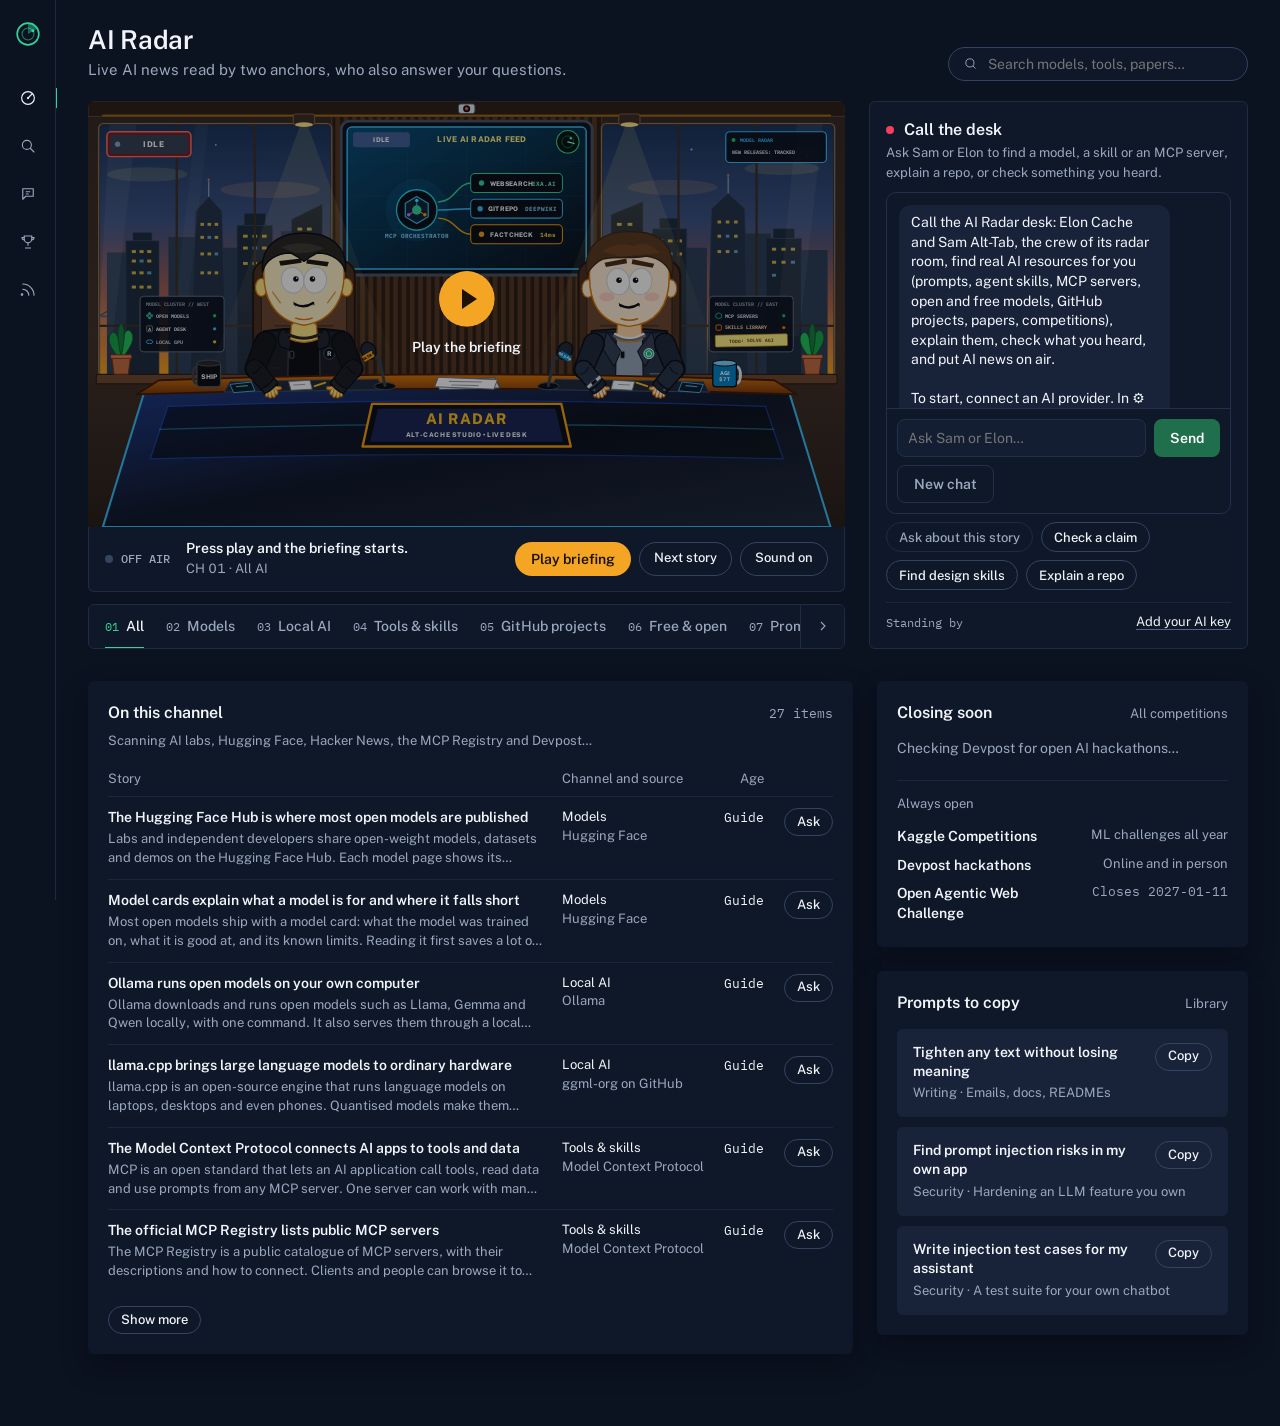
==== examples/ai_radar/index.html @ 0903b65e "Add AI Radar, an open agentic website for AI builders AI Radar is a live AI news channel read by two" ====
<!doctype html>
<html lang="en">
<head>
  <meta charset="utf-8">
  <meta name="viewport" content="width=device-width, initial-scale=1">
  <title>AI Radar</title>
  <meta name="description" content="AI Radar: a live desk for people who build with AI. New models, local AI, tools, skills and MCP servers, free resources, prompts, AI security, research, competitions with deadlines and the open agentic web, read aloud from a studio desk by Elon Cache and Sam Alt-Tab. Ping the desk to ask them anything.">
  <link rel="icon" href="favicon.svg" type="image/svg+xml">
  <link rel="preconnect" href="https://fonts.googleapis.com">
  <link rel="preconnect" href="https://fonts.gstatic.com" crossorigin>
  <link href="https://fonts.googleapis.com/css2?family=IBM+Plex+Mono:wght@400;500;600;700&family=Public+Sans:wght@400;500;600;700;800&display=swap" rel="stylesheet">
  <link rel="stylesheet" href="styles.css">
</head>
<body data-power="off" data-muted="false" data-view="radar">
  <div class="shell">
    <!-- Icon rail: the product's mark and its five screens -->
    <nav class="rail" aria-label="AI Radar">
      <a class="rail-mark" href="#radar" aria-label="AI Radar home">
        <svg viewBox="0 0 24 24" width="26" height="26" aria-hidden="true">
          <circle cx="12" cy="12" r="10" fill="none" stroke="currentColor" stroke-width="1.5"/>
          <circle cx="12" cy="12" r="5.5" fill="none" stroke="currentColor" stroke-width="1" opacity=".55"/>
          <path d="M12 12 L12 2 A10 10 0 0 1 20.7 7 Z" fill="currentColor" opacity=".45"/>
          <circle cx="16.5" cy="9" r="1.4" fill="currentColor"/>
        </svg>
      </a>
      <a class="rail-item" href="#radar" data-view="radar" title="Radar" aria-label="Radar">
        <svg viewBox="0 0 24 24" width="18" height="18" aria-hidden="true"><circle cx="12" cy="12" r="8.5" fill="none" stroke="currentColor" stroke-width="1.5"/><path d="M12 12 L18 6" stroke="currentColor" stroke-width="1.5"/><circle cx="12" cy="12" r="1.5" fill="currentColor"/></svg>
        <span>Radar</span>
      </a>
      <a class="rail-item" href="#find" data-view="find" title="Find prompts, skills and tools" aria-label="Find">
        <svg viewBox="0 0 24 24" width="18" height="18" aria-hidden="true"><circle cx="10.5" cy="10.5" r="6" fill="none" stroke="currentColor" stroke-width="1.5"/><path d="M15 15l5 5" stroke="currentColor" stroke-width="1.5" stroke-linecap="round"/></svg>
        <span>Find</span>
      </a>
      <a class="rail-item" href="#prompts" data-view="prompts" title="Prompts" aria-label="Prompts">
        <svg viewBox="0 0 24 24" width="18" height="18" aria-hidden="true"><path d="M5 5h14v10H9l-4 4z" fill="none" stroke="currentColor" stroke-width="1.5" stroke-linejoin="round"/><path d="M9 9h6M9 12h4" stroke="currentColor" stroke-width="1.5"/></svg>
        <span>Prompts</span>
      </a>
      <a class="rail-item" href="#events" data-view="events" title="Competitions" aria-label="Competitions">
        <svg viewBox="0 0 24 24" width="18" height="18" aria-hidden="true"><path d="M7 4h10v4a5 5 0 0 1-10 0z" fill="none" stroke="currentColor" stroke-width="1.5"/><path d="M12 13v4M8 20h8M7 6H4a3 3 0 0 0 3 3M17 6h3a3 3 0 0 1-3 3" fill="none" stroke="currentColor" stroke-width="1.5"/></svg>
        <span>Events</span>
      </a>
      <a class="rail-item" href="#sources" data-view="sources" title="Sources" aria-label="Sources">
        <svg viewBox="0 0 24 24" width="18" height="18" aria-hidden="true"><path d="M5 18a1 1 0 1 0 0 .01M5 11a8 8 0 0 1 8 8M5 4a15 15 0 0 1 15 15" fill="none" stroke="currentColor" stroke-width="1.5" stroke-linecap="round"/></svg>
        <span>Sources</span>
      </a>
    </nav>

    <main class="canvas">
      <header class="title-row">
        <div class="title-text">
          <h1>AI Radar</h1>
          <p class="tagline">Live AI news read by two anchors, who also answer your questions.</p>
        </div>
        <div class="title-actions">
          <label class="search">
            <span class="sr-only">Search the feed</span>
            <svg viewBox="0 0 24 24" width="15" height="15" aria-hidden="true"><circle cx="11" cy="11" r="6.5" fill="none" stroke="currentColor" stroke-width="1.5"/><path d="M16 16l4 4" stroke="currentColor" stroke-width="1.5"/></svg>
            <input id="search" type="search" placeholder="Search models, tools, papers…" autocomplete="off">
          </label>
        </div>
      </header>

      <!-- ===== Radar: the studio deck, then the feed ===== -->
      <section id="view-radar" class="view" aria-label="Radar">
        <section class="deck" aria-labelledby="brief-title">
          <div class="deck-screen">
            <h2 id="brief-title" class="sr-only">Alt-Cache studio</h2>
            <div id="monitor" class="monitor" data-channel="all">
              <div class="screen">
                <canvas id="anchor-canvas" class="anchor-canvas" width="320" height="180"
                  role="img" aria-label="Animated AI Radar studio with Sam Alt-Tab and Elon Cache at a broadcast desk under the studio monitor"></canvas>
                <a id="story-bug" class="story-bug" href="#" target="_blank" rel="noopener noreferrer" hidden>
                  <span id="bug-kicker" class="bug-kicker">ON RADAR</span>
                  <span id="bug-source" class="bug-source"></span>
                </a>
                <div class="channel-osd" aria-hidden="true">
                  <span class="mute-osd">Muted</span>
                  <span id="volume-osd" class="volume-osd" hidden><span>Volume</span><span id="volume-bars" class="volume-bars"></span></span>
                </div>
                <div class="captions-wrap">
                  <div id="prompter-text" class="captions" aria-live="off"></div>
                </div>
              </div>
              <button id="screen-off" class="screen-off" type="button" aria-label="Play the briefing">
                <span class="play-mark" aria-hidden="true"></span>
                <span>Play the briefing</span>
              </button>
            </div>

            <!-- On air: what plays, who reads it, and the TV's three buttons -->
            <div class="onair">
              <p id="tally" class="tally" data-mode="off"><span class="tally-lamp" aria-hidden="true"></span><span id="tally-label">OFF AIR</span></p>
              <div class="onair-now">
                <p id="now-title" class="now-title">Press play and the briefing starts.</p>
                <p id="now-kicker" class="now-kicker">On air</p>
              </div>
              <div class="transport">
                <button id="btn-power" type="button" class="btn-primary" aria-pressed="false">Play briefing</button>
                <button id="btn-next" type="button" class="btn-ghost">Next story</button>
                <button id="btn-mute" type="button" class="btn-ghost" aria-pressed="false">Sound on</button>
              </div>
            </div>
            <p id="anchor-status" class="sr-only" aria-live="polite">The briefing is off.</p>

            <div class="tuner">
              <div id="channel-tabs" class="tabs" role="tablist" aria-label="Channels">
                <button type="button" role="tab" data-topic="all" aria-selected="true"><span class="ch">01</span>All</button>
                <button type="button" role="tab" data-topic="models" aria-selected="false"><span class="ch">02</span>Models</button>
                <button type="button" role="tab" data-topic="local" aria-selected="false"><span class="ch">03</span>Local AI</button>
                <button type="button" role="tab" data-topic="tools" aria-selected="false"><span class="ch">04</span>Tools &amp; skills</button>
                <button type="button" role="tab" data-topic="projects" aria-selected="false"><span class="ch">05</span>GitHub projects</button>
                <button type="button" role="tab" data-topic="free" aria-selected="false"><span class="ch">06</span>Free &amp; open</button>
                <button type="button" role="tab" data-topic="prompts" aria-selected="false"><span class="ch">07</span>Prompts</button>
                <button type="button" role="tab" data-topic="security" aria-selected="false"><span class="ch">08</span>Security</button>
                <button type="button" role="tab" data-topic="research" aria-selected="false"><span class="ch">09</span>Research</button>
                <button type="button" role="tab" data-topic="events" aria-selected="false"><span class="ch">10</span>Competitions</button>
                <button type="button" role="tab" data-topic="agentic" aria-selected="false"><span class="ch">11</span>Agentic web</button>
              </div>
              <button id="tabs-more" type="button" class="tabs-more" aria-label="Show more channels">
                <svg viewBox="0 0 24 24" width="16" height="16" aria-hidden="true"><path d="M9 6l6 6-6 6" fill="none" stroke="currentColor" stroke-width="1.6"/></svg>
              </button>
            </div>
          </div>

          <section id="assistant" class="assistant desk-dock" data-open="false" aria-labelledby="assistant-heading">
            <header class="dock-head">
              <h2 id="assistant-heading"><span class="desk-dot" aria-hidden="true"></span>Call the desk</h2>
              <p class="dock-sub">Ask Sam or Elon to find a model, a skill or an MCP server, explain a repo, or check something you heard.</p>
            </header>
            <div id="agent-app">
              <div data-ns-slot="chat"></div>
              <ul class="dock-chips" aria-label="Questions to try">
                <li><button id="btn-ask-story" type="button" disabled>Ask about this story</button></li>
                <li><button id="btn-ask-claim" type="button">Check a claim</button></li>
                <li><button type="button" data-ask="Elon, find me design skills for Claude.">Find design skills</button></li>
                <li><button id="btn-ask-repo" type="button">Explain a repo</button></li>
              </ul>
              <p class="desk-foot">
                <span id="desk-activity" class="desk-activity" role="status">Standing by</span>
                <button id="btn-how" type="button" class="link-btn" aria-haspopup="dialog" aria-controls="how-it-works">How it works</button>
              </p>

              <!-- How it works: the agents, the research servers, the newsroom and the AI model -->
              <dialog id="how-it-works" class="how" aria-labelledby="how-title">
                <div class="how-head">
                  <h2 id="how-title">How it works</h2>
                  <button type="button" class="btn-ghost how-close" data-close>Close</button>
                </div>
                <p class="how-lede">Sam Alt-Tab and Elon Cache read the feed aloud and answer your questions. They are AI parody characters: they echo the speaking style of two famous founders, but they are not those people and nothing here is something they said.</p>
                <div class="how-grid">
                  <section class="how-card">
                    <h3>The agents</h3>
                    <p>Six agents share the work behind the desk. The one working now lights up.</p>
                    <ul id="agent-strip" class="agent-strip" aria-label="Agents">
                      <li data-agent="radar_desk">radar_desk</li>
                      <li data-agent="ai_news_scanner">ai_news_scanner</li>
                      <li data-agent="desk_verifier">desk_verifier</li>
                      <li data-agent="web_researcher">web_researcher</li>
                      <li data-agent="repo_guide">repo_guide</li>
                      <li data-agent="broadcast_script_writer">broadcast_script_writer</li>
                    </ul>
                    <details class="agent-activity">
                      <summary>What the agents are doing</summary>
                      <div data-ns-slot="agents"></div>
                    </details>
                  </section>
                  <section class="how-card">
                    <h3>Research servers</h3>
                    <p>Four public MCP servers. The desk asks you before it uses one.</p>
                    <ul id="mcp-strip" class="agent-strip mcp-strip" aria-label="MCP servers">
                      <li data-mcp="mcp.exa.ai">Exa</li>
                      <li data-mcp="huggingface.co">Hugging Face</li>
                      <li data-mcp="mcp.deepwiki.com">DeepWiki</li>
                      <li data-mcp="mcp.context7.com">Context7</li>
                    </ul>
                    <label class="dock-trust">
                      <input id="approve-research" type="checkbox">
                      <span>Let them use these without asking each time, for this visit</span>
                    </label>
                  </section>
                  <section class="how-card">
                    <h3>The newsroom</h3>
                    <p>57 sources, an AI editor that keeps real news and drops adverts, and a writer that scripts the anchors. Every number is checked against its story.</p>
                    <dl class="readout">
                      <div><dt>Channel</dt><dd><span id="channel-code" class="mono">CH 01</span><span id="channel-name" class="readout-name">All AI</span></dd></div>
                      <div><dt>Live items</dt><dd id="deck-live" class="mono">0</dd></div>
                      <div><dt>Aired</dt><dd id="deck-aired" class="mono">0</dd></div>
                      <div><dt>Last scan</dt><dd id="deck-scan" class="mono">--:--</dd></div>
                    </dl>
                    <ul class="voices" aria-label="The anchors">
                      <li id="voice-sam" class="voice voice-sam" data-on="false">
                        <span class="voice-lamp" aria-hidden="true"></span>
                        <span class="voice-name">Sam</span>
                        <span class="voice-role">Sam Alt-Tab · Models, numbers, security</span>
                        <span class="eq" aria-hidden="true"><i></i><i></i><i></i><i></i><i></i><i></i></span>
                      </li>
                      <li id="voice-elon" class="voice voice-elon" data-on="false">
                        <span class="voice-lamp" aria-hidden="true"></span>
                        <span class="voice-name">Elon</span>
                        <span class="voice-role">Elon Cache · Tools, open source, builders</span>
                        <span class="eq" aria-hidden="true"><i></i><i></i><i></i><i></i><i></i><i></i></span>
                      </li>
                    </ul>
                  </section>
                  <section class="how-card">
                    <h3>The AI model</h3>
                    <p id="assistant-status" role="status">Connecting the assistant… If this message stays, the assistant could not load. The radar still works on its own.</p>
                    <p class="assistant-note">Your messages and the stories the assistant reads go to the AI provider you choose in the settings below, using your own key.</p>
                    <label class="producer" id="producer-option">
                      <input id="producer-toggle" type="checkbox">
                      <span><strong>AI producer</strong>: the agents write the upcoming stories in the background (uses your key).</span>
                    </label>
                    <p id="producer-status" class="producer-status" role="status"></p>
                    <div class="how-actions"></div>
                    <div data-ns-slot="header"></div>
                    <div data-ns-slot="settings"></div>
                  </section>
                </div>
              </dialog>
            </div>
          </section>
        </section>

        <div class="grid grid-home">
          <section id="feed-card" class="card card-feed" aria-labelledby="feed-title">
            <div class="card-head">
              <h2 id="feed-title">On this channel</h2>
              <span id="feed-count" class="card-meta">0 items</span>
            </div>
            <p id="finding" class="finding" aria-live="polite">Scanning the sources…</p>
            <table class="feed">
              <thead>
                <tr><th scope="col">Story</th><th scope="col">Channel and source</th><th scope="col" class="num">Age</th><th scope="col"><span class="sr-only">Actions</span></th></tr>
              </thead>
              <tbody id="feed-rows"></tbody>
            </table>
            <button id="feed-more" type="button" class="btn-ghost feed-more" hidden>Show more</button>
          </section>

          <div id="side-col" class="side">
            <section class="card card-deadlines" aria-labelledby="deadlines-title">
              <div class="card-head">
                <h2 id="deadlines-title">Closing soon</h2>
                <a class="card-link" href="#events">All competitions</a>
              </div>
              <ol id="deadlines" class="deadlines"></ol>
              <div class="always">
                <h3>Always open</h3>
                <ul>
                  <li><a href="https://www.kaggle.com/competitions" target="_blank" rel="noopener noreferrer">Kaggle Competitions</a><span>ML challenges all year</span></li>
                  <li><a href="https://devpost.com/hackathons" target="_blank" rel="noopener noreferrer">Devpost hackathons</a><span>Online and in person</span></li>
                  <li><a href="https://cognizant-agenticweb.devpost.com/" target="_blank" rel="noopener noreferrer">Open Agentic Web Challenge</a><span class="mono">Closes 2027-01-11</span></li>
                </ul>
              </div>
            </section>
            <section class="card card-picks" aria-labelledby="picks-title">
              <div class="card-head">
                <h2 id="picks-title">Prompts to copy</h2>
                <a class="card-link" href="#prompts">Library</a>
              </div>
              <div id="prompt-picks" class="prompt-picks"></div>
            </section>
          </div>
        </div>
      </section>

      <!-- ===== Find ===== -->
      <section id="view-find" class="view" aria-labelledby="find-title" hidden>
        <div class="view-head">
          <h2 id="find-title">Find prompts, skills and tools</h2>
          <p class="view-note">Real items from public directories, each with its source. AI Radar writes none of them.</p>
        </div>
        <form id="find-form" class="find-form" role="search">
          <label for="find-query" class="sr-only">What are you looking for?</label>
          <input id="find-query" type="search" placeholder="design skills, code review prompt, GitHub MCP server…" autocomplete="off" maxlength="120">
          <button type="submit" class="btn-primary">Search</button>
        </form>
        <div id="find-kinds" class="chips" role="group" aria-label="What to find"></div>
        <p id="find-hint" class="view-note"></p>
        <p id="find-status" class="find-status" aria-live="polite"></p>
        <div id="find-results" class="find-list"></div>
      </section>

      <!-- ===== Prompts ===== -->
      <section id="view-prompts" class="view" aria-labelledby="prompts-title" hidden>
        <div class="view-head">
          <h2 id="prompts-title">Prompt library</h2>
          <p class="view-note">Practical prompts to copy. Replace the parts in [square brackets]. Security prompts are for testing your own systems.</p>
          <p class="view-note"><a href="#find" data-find="prompts:coding agent">Search the web for more prompts</a></p>
        </div>
        <div id="prompt-groups" class="chips" role="group" aria-label="Prompt groups"></div>
        <div id="prompt-list" class="prompt-list"></div>
      </section>

      <!-- ===== Competitions ===== -->
      <section id="view-events" class="view" aria-labelledby="events-title" hidden>
        <div class="view-head">
          <h2 id="events-title">Competitions and hackathons</h2>
          <p id="events-count" class="view-note">0 open with a deadline</p>
        </div>
        <div class="card">
          <table class="feed events">
            <thead><tr><th scope="col">Competition</th><th scope="col">Dates</th><th scope="col" class="num">Days left</th><th scope="col" class="num">Prizes</th><th scope="col" class="num">Registered</th></tr></thead>
            <tbody id="events-rows"></tbody>
          </table>
        </div>
      </section>

      <!-- ===== Sources ===== -->
      <section id="view-sources" class="view" aria-labelledby="sources-title" hidden>
        <div class="view-head view-head-row">
          <div>
            <h2 id="sources-title">Sources</h2>
            <p id="sources-count" class="view-note">0 of 0 sources answered</p>
          </div>
          <button id="btn-rescan" type="button" class="btn-ghost">Scan all again</button>
        </div>
        <div class="card">
          <table class="feed sources">
            <thead><tr><th scope="col">Channel</th><th scope="col">Source</th><th scope="col">Status</th><th scope="col">Read via</th><th scope="col" class="num">Kept</th><th scope="col" class="num">Last scan</th></tr></thead>
            <tbody id="sources-rows"></tbody>
          </table>
        </div>
        <p class="view-note">Items are cleaned for reading aloud, older than 60 days dropped, and a safety screen removes adult, abusive and jailbreak material. Every item links to its source.</p>
      </section>
    </main>
  </div>

  <script type="module" src="script.js"></script>
  <script type="module" src="site.js"></script>
</body>
</html>
---- examples/ai_radar/styles.css ----
/* AI Radar: the night newsroom.
   The colours come from the studio itself: its navy night, the amber of its desk lamps (what
   you press and what is on air), Sam's cyan monitors and the radar's green (every selection:
   one 1px line as wide as its label, on the nearest edge).
   The lead: the show. The studio TV takes two thirds of the width, with one "On air" bar under
   it (what plays, who reads it, the three TV buttons) and the channel row; the desk, the only
   place to ask, sits beside it. Everything technical waits behind "How it works". The feed of
   the tuned channel sits under it.
   Type: Public Sans for words, IBM Plex Mono for every figure and code (counts, ages,
   scores, times, channel numbers, agent ids), so digits stack in columns.
   Grid: canvas = viewport − 56px rail − 2 × 32px padding; 12 columns, 24px gutter.
   Deck 7 + 5; main row 8 + 4. */

:root {
  --ground: #0b1220;
  --surface: #0f1829;
  --raised: #18233a;
  --well: #070c17;
  --border: #1e2b42;
  --rule: #1a263b;
  --control: #34445f;
  --control-hover: #52648a;
  --text: #f1f5f9;
  --muted: #9aa8bd;
  --accent: #34d399;
  --accent-dim: #1f7a53;
  --primary: #f5a524;
  --primary-hover: #ffb84a;
  --on-primary: #1a1206;
  --sam: #38bdf8;
  --elon: #34d399;
  --positive: #34d399;
  --negative: #f43f5e;
  --warning: #fbbf24;
  --shadow: 0 12px 28px rgba(0, 0, 0, .28);
  --radius-card: 6px;
  --radius-control: 999px;
  --row-height: 42px;
  --rail: 56px;
  --gap: 24px;
  --pad: 32px;
  --control-height: 34px;
  --fs-title: 26px;
  --fs-section: 20px;
  --fs-body: 14px;
  --fs-small: 13px;
  --font: "Public Sans", Inter, system-ui, sans-serif;
  --mono: "IBM Plex Mono", ui-monospace, "SFMono-Regular", Menlo, monospace;
  color-scheme: dark;
}

* { box-sizing: border-box; }
html { -webkit-text-size-adjust: 100%; }
body {
  margin: 0;
  min-height: 100vh;
  background: var(--ground);
  color: var(--text);
  font: 400 var(--fs-body)/1.45 var(--font);
  font-variant-numeric: tabular-nums;
}
button, input { font: inherit; color: inherit; }
a { color: inherit; }
:focus-visible { outline: 2px solid var(--accent); outline-offset: 2px; }
h1, h2, h3, p, dl, dd { margin: 0; }
ul, ol { margin: 0; padding: 0; list-style: none; }
.sr-only { position: absolute; width: 1px; height: 1px; overflow: hidden; clip: rect(0 0 0 0); white-space: nowrap; }
/* Every figure and code is set in the mono, so digits stack. */
.mono, .num, .card-meta, .ch, .deadline-left { font-family: var(--mono); font-variant-numeric: tabular-nums; letter-spacing: 0; }
.num { text-align: right; white-space: nowrap; }
[hidden] { display: none !important; }

/* ---------- shell: icon rail + canvas ---------- */

.shell { display: grid; grid-template-columns: var(--rail) minmax(0, 1fr); min-height: 100vh; }
.rail {
  position: sticky; top: 0; height: 100vh;
  display: flex; flex-direction: column; align-items: center; gap: 4px;
  padding: 14px 0; border-right: 1px solid var(--border); background: var(--ground);
}
.rail-mark { display: grid; place-items: center; width: 40px; height: 40px; margin-bottom: 18px; color: var(--accent); }
.rail-item {
  position: relative; display: grid; place-items: center; width: 56px; height: 44px;
  color: var(--muted); text-decoration: none;
}
.rail-item span { display: none; }
.rail-item:hover { color: var(--text); }
.rail-item[aria-current="page"] { color: var(--text); }
.rail-item[aria-current="page"]::after {
  content: ""; position: absolute; right: -1px; top: 12px; width: 1px; height: 20px; background: var(--accent);
}

.canvas { min-width: 0; padding: 24px var(--pad) 48px; }

.title-row { display: flex; align-items: flex-end; justify-content: space-between; gap: var(--gap); margin-bottom: 20px; }
.tagline { margin-top: 4px; color: var(--muted); font-size: 15px; }
.title-text { min-width: 0; }
h1 { font-size: var(--fs-title); font-weight: 600; letter-spacing: -0.01em; line-height: 1.2; }
/* The week in numbers, under the feed's heading. */
.finding { display: flex; flex-wrap: wrap; gap: 4px 20px; margin: -6px 0 12px; color: var(--muted); font-size: 13px; }
.stat b { margin-right: 6px; color: var(--text); font: 500 13px var(--mono); }
.title-actions { display: flex; align-items: center; gap: 12px; flex: none; }
.search {
  display: flex; align-items: center; gap: 8px; height: var(--control-height); width: 300px; padding: 0 14px;
  border: 1px solid var(--control); border-radius: var(--radius-control); color: var(--muted); background: var(--surface);
}
.search input { flex: 1; min-width: 0; border: 0; outline: 0; background: none; color: var(--text); font-size: var(--fs-body); }
.search:focus-within { border-color: var(--accent); }
.btn-primary {
  display: inline-flex; align-items: center; gap: 8px; height: var(--control-height); padding: 0 16px; flex: none;
  border: 0; border-radius: var(--radius-control); background: var(--primary); color: var(--on-primary);
  font-weight: 600; white-space: nowrap; cursor: pointer; transition: transform 90ms ease, background-color 120ms ease;
}
.btn-primary:hover { background: var(--primary-hover); }
.btn-primary:active { transform: translateY(1px); }
.btn-ghost {
  display: inline-flex; align-items: center; justify-content: center; height: 28px; padding: 0 12px; flex: none; white-space: nowrap;
  border: 1px solid var(--control); border-radius: var(--radius-control); background: none; color: var(--text);
  font-size: var(--fs-small); font-weight: 500; cursor: pointer; transition: border-color 120ms ease, transform 90ms ease;
}
.btn-ghost:hover { border-color: var(--control-hover); }
.btn-ghost:active { transform: translateY(1px); }
.btn-ghost:disabled { color: var(--muted); border-color: var(--border); cursor: default; }
.btn-ghost.is-on-air:disabled { color: var(--accent); border-color: var(--accent-dim); }

/* ---------- the studio deck ---------- */

.deck {
  display: grid; grid-template-columns: minmax(0, 2fr) minmax(320px, 1fr); gap: var(--gap);
  margin-bottom: calc(var(--gap) + 8px);
}
.deck-screen { display: flex; flex-direction: column; align-items: stretch; gap: 12px; min-width: 0; }
.monitor {
  position: relative; overflow: hidden; width: 100%; aspect-ratio: 16 / 9;
  background: #050607; border-radius: var(--radius-card) var(--radius-card) 0 0; container-type: inline-size;
}
.screen { position: absolute; inset: 0; transform-origin: 50% 50%; }
/* The South Park construction-paper cutout SVG studio (zero per-frame CSS filter bottlenecks for 60 FPS). */
.anchor-canvas { display: block; width: 100%; height: 100%; }
#broadcastSvg { position: absolute; inset: 0; width: 100%; height: 100%; display: block; z-index: 0; pointer-events: none; }
.cutout, .cutout-sm, .cutout-lg, .arm-shadow { filter: none; }
@keyframes pulseRed { 0%, 100% { opacity: 1; } 50% { opacity: 0.35; } }
.live-pulse { animation: pulseRed 1.5s infinite ease-in-out; }
body[data-power="off"] .anchor-canvas, body[data-power="off"] #broadcastSvg { opacity: .78; }
body[data-power="off"][data-busy="true"] .anchor-canvas, body[data-power="off"][data-desk="true"] .anchor-canvas,
body[data-power="off"][data-busy="true"] #broadcastSvg, body[data-power="off"][data-desk="true"] #broadcastSvg { opacity: 1; }

.screen-off {
  position: absolute; inset: 0; z-index: 2; display: grid; place-items: center; align-content: center; gap: 10px;
  border: 0; padding: 0; cursor: pointer; background: rgba(5, 6, 7, .22); color: var(--text); font-weight: 600;
}
/* Keyboard focus on "Play the briefing": a ring inside the TV's edge, where the clipping cannot hide it. */
.screen-off:focus-visible { outline: 2px solid var(--accent); outline-offset: -6px; }
.play-mark {
  width: 56px; height: 56px; border-radius: 50%; background: var(--primary);
  clip-path: circle(50%); position: relative;
}
.play-mark::after {
  content: ""; position: absolute; left: 23px; top: 18px; border-left: 15px solid var(--on-primary);
  border-top: 10px solid transparent; border-bottom: 10px solid transparent;
}
.screen-off:hover .play-mark { background: var(--primary-hover); }
body[data-power="on"] .screen-off, body[data-power="warming"] .screen-off { display: none; }
/* While the agents work with the briefing off, the robots stay visible behind a small play mark. */
body[data-power="off"][data-busy="true"] .screen-off { inset: auto 12px 12px auto; background: none; grid-auto-flow: column; }
body[data-power="off"][data-busy="true"] .play-mark { transform: scale(.5); margin: -14px; }

.monitor.crt-on .screen { animation: crt-on 900ms cubic-bezier(.2, .7, .3, 1) both; }
@keyframes crt-on {
  0% { opacity: 0.08; transform: scale(0.97); filter: brightness(2.2) saturate(0.2); }
  45% { opacity: 1; transform: scale(1); filter: brightness(1.35) saturate(0.8); }
  100% { transform: none; filter: none; }
}
.monitor.crt-off .screen { animation: crt-off 500ms cubic-bezier(.6, 0, .8, .4) both; }
@keyframes crt-off {
  0% { transform: none; opacity: 1; }
  100% { transform: scale(0.96); opacity: 0.15; }
}
.monitor.static .screen::after {
  content: ""; position: absolute; inset: 0; pointer-events: none;
  background: rgba(255, 255, 255, .14);
  animation: tv-static 420ms steps(5, end) forwards;
}
@keyframes tv-static { 0% { opacity: 1; } 100% { opacity: 0; } }

/* The lower third: what is on air and its source, under the captions. The top of the
   picture stays free for the studio's own wall signs. */
.story-bug {
  position: absolute; left: 1.6cqw; bottom: 1.6cqw; max-width: 80%; z-index: 1;
  display: flex; text-decoration: none; font: 500 clamp(10px, 1.7cqw, 12px)/1 var(--mono);
}
.bug-kicker { padding: 6px 8px; background: var(--primary); color: var(--on-primary); white-space: nowrap; }
.bug-source { padding: 6px 8px; background: rgba(5, 6, 7, .85); color: var(--accent); overflow: hidden; text-overflow: ellipsis; white-space: nowrap; }
.bug-source:empty { display: none; }
.story-bug:hover .bug-source { text-decoration: underline; }
.channel-osd { position: absolute; right: 2.2cqw; top: 8.5cqw; z-index: 1; display: flex; flex-direction: column; align-items: flex-end; gap: 4px; font: 500 11px/1 var(--mono); }
.mute-osd { display: none; padding: 5px 7px; background: rgba(5, 6, 7, .85); }
body[data-muted="true"] .mute-osd { display: block; }
.volume-osd { display: flex; gap: 6px; padding: 5px 7px; background: rgba(5, 6, 7, .85); }
.volume-bars { color: var(--accent); }

.captions-wrap { position: absolute; left: 4%; right: 4%; bottom: calc(1.6cqw + 32px); z-index: 1; display: flex; justify-content: center; pointer-events: none; }
.captions {
  --lh: 1.3em; position: relative; max-width: 100%; height: calc(var(--lh) * 2); overflow: hidden;
  font-size: clamp(12px, 2.15cqw, 17px); line-height: var(--lh); text-align: center; scroll-behavior: smooth;
}
.captions:empty { display: none; }
.captions span { background: rgba(0, 0, 0, .82); padding: 0 .04em; box-decoration-break: clone; -webkit-box-decoration-break: clone; }
.captions .upcoming { color: #9aa0ab; }
.captions .now { color: var(--accent); }

/* On air: one bar fixed to the TV's lower edge. */
.onair {
  display: flex; align-items: center; gap: 16px; margin-top: -12px; padding: 12px 16px;
  background: var(--surface); border: 1px solid var(--border); border-top: 0; border-radius: 0 0 var(--radius-card) var(--radius-card);
}
.onair-now { flex: 1; min-width: 0; }
.now-title { font-weight: 600; line-height: 1.35; overflow: hidden; text-overflow: ellipsis; white-space: nowrap; }
.now-kicker { margin-top: 2px; color: var(--muted); font-size: var(--fs-small); overflow: hidden; text-overflow: ellipsis; white-space: nowrap; }
.tally { display: inline-flex; align-items: center; gap: 8px; flex: none; font: 500 12px var(--mono); white-space: nowrap; color: var(--muted); }
.tally-lamp { width: 8px; height: 8px; border-radius: 50%; background: var(--control); }
.tally[data-mode="onair"] .tally-lamp, .tally[data-mode="call"] .tally-lamp { background: var(--negative); }
.tally[data-mode="scanning"] .tally-lamp { background: var(--accent); }
.tally[data-mode="verifying"] .tally-lamp { background: var(--warning); }
.tally[data-mode="mcp"] .tally-lamp { background: var(--sam); }
.tally[data-mode="writing"] .tally-lamp { background: var(--elon); }
.tally[data-mode="idle"] .tally-lamp { background: var(--muted); }
.tally:not([data-mode="off"]):not([data-mode="idle"]) .tally-lamp { animation: lamp 1.2s steps(2, jump-none) infinite; }
@keyframes lamp { 50% { opacity: .35; } }

.readout { display: grid; grid-template-columns: repeat(2, minmax(0, 1fr)); gap: 12px 16px; margin-top: 12px; }
.readout dt { color: var(--muted); font-size: var(--fs-small); }
.readout dd { margin-top: 3px; font-size: 18px; line-height: 1.2; white-space: nowrap; overflow: hidden; text-overflow: ellipsis; }
.readout-name { margin-left: 10px; color: var(--muted); font-size: 13px; }

.voices { display: grid; gap: 8px; margin-top: 14px; }
.voice { display: grid; grid-template-columns: 8px 44px minmax(0, 1fr) auto; align-items: center; gap: 10px; color: var(--muted); }
.voice-lamp { width: 8px; height: 8px; border-radius: 50%; background: var(--control); }
.voice-name { color: var(--text); font-weight: 600; }
.voice-role { font-size: 13px; overflow: hidden; text-overflow: ellipsis; white-space: nowrap; }
.voice-sam { --voice: var(--sam); }
.voice-elon { --voice: var(--elon); }
.voice[data-on="true"] .voice-lamp { background: var(--voice); }
.voice[data-on="true"] .voice-role { color: var(--text); }
/* the speaker's level: six bars that move only while that robot talks */
.eq { display: flex; align-items: flex-end; gap: 2px; height: 16px; }
.eq i { width: 3px; height: 2px; background: var(--control); }
.voice[data-on="true"] .eq i { background: var(--voice); animation: eq 620ms ease-in-out infinite alternate; }
.eq i:nth-child(1) { animation-delay: -120ms; } .eq i:nth-child(2) { animation-delay: -430ms; }
.eq i:nth-child(3) { animation-delay: -260ms; } .eq i:nth-child(4) { animation-delay: -540ms; }
.eq i:nth-child(5) { animation-delay: -60ms; } .eq i:nth-child(6) { animation-delay: -350ms; }
@keyframes eq { 0% { height: 2px; } 100% { height: 16px; } }

.desk-activity { min-width: 0; color: var(--muted); font: 400 12px var(--mono); overflow: hidden; text-overflow: ellipsis; white-space: nowrap; }
body[data-busy="true"] .desk-activity { color: var(--text); }
.agent-strip { display: flex; flex-wrap: wrap; gap: 2px 16px; margin-top: 6px; }
.agent-strip li { position: relative; padding: 3px 0 5px; color: var(--muted); font: 400 var(--fs-small) var(--mono); }
.agent-strip li[data-active="true"] { color: var(--text); }
.agent-strip li[data-active="true"]::after { content: ""; position: absolute; left: 0; right: 0; bottom: 0; height: 1px; background: var(--accent); }
.mcp-strip { margin-top: 2px; }
.mcp-strip li { font-family: var(--font); }
.mcp-strip li::before { content: ""; display: inline-block; width: 6px; height: 6px; margin-right: 6px; border-radius: 50%; background: var(--control); vertical-align: 1px; }
.mcp-strip li[data-active="true"]::before { background: var(--sam); }

.transport { display: flex; gap: 8px; flex: none; }
.transport .btn-ghost { height: var(--control-height); padding: 0 14px; }

/* the channel tuner, right under the TV */
.tuner { position: relative; min-width: 0; overflow: hidden; border: 1px solid var(--border); border-radius: var(--radius-card); background: var(--surface); }
.tabs { display: flex; gap: 22px; padding: 0 16px; margin-right: 44px; overflow-x: auto; scrollbar-width: none; }
.tabs::-webkit-scrollbar { display: none; }
.tabs button {
  position: relative; flex: none; padding: 11px 0 12px; border: 0; background: none; color: var(--muted); cursor: pointer;
  font-size: var(--fs-body); font-weight: 500; white-space: nowrap;
}
.ch { margin-right: 7px; font-size: 12px; font-weight: 400; color: var(--muted); }
.tabs button:hover { color: var(--text); }
.tabs button[aria-selected="true"] { color: var(--text); }
.tabs button[aria-selected="true"] .ch { color: var(--accent); }
.tabs button[aria-selected="true"]::after, .chip[aria-pressed="true"]::after {
  content: ""; position: absolute; left: 0; right: 0; bottom: 0; height: 1px; background: var(--accent);
}
/* When the channels do not fit, the row scrolls and a button on its right edge brings the next ones in. */
.tabs-more {
  position: absolute; top: 0; right: 0; bottom: 0; width: 44px; display: grid; place-items: center;
  border: 0; border-left: 1px solid var(--border); background: var(--surface); color: var(--muted); cursor: pointer;
}
.tabs-more:hover { color: var(--text); }

/* ---------- grid and cards ---------- */

.grid { display: grid; grid-template-columns: repeat(12, minmax(0, 1fr)); gap: var(--gap); margin-bottom: var(--gap); align-items: stretch; }
.card { background: var(--surface); border-radius: var(--radius-card); box-shadow: var(--shadow); padding: 20px; min-width: 0; } /* taste-skill-ignore: the data-terminal sheet gives its dark cards this one soft shadow */
.grid-home { align-items: start; }
.card-feed { grid-column: span 8; }
.side { grid-column: span 4; display: flex; flex-direction: column; gap: var(--gap); min-width: 0; }
.card-head { display: flex; align-items: baseline; justify-content: space-between; gap: 12px; margin-bottom: 14px; }
.card-head h2 { font-size: 16px; font-weight: 600; }
.card-meta { color: var(--muted); font-size: var(--fs-small); white-space: nowrap; }
.card-link { color: var(--muted); font-size: var(--fs-small); text-decoration: none; white-space: nowrap; }
.card-link:hover { color: var(--text); }
.card-note { padding-top: 10px; color: var(--muted); font-size: 13px; }

/* ---------- closing soon ---------- */

.deadline { display: flex; align-items: flex-start; justify-content: space-between; gap: 12px; padding: 10px 0; border-top: 1px solid var(--rule); }
.deadline:first-child { border-top: 0; padding-top: 0; }
.deadline-text { display: grid; gap: 2px; min-width: 0; }
.deadline-name { font-weight: 600; text-decoration: none; overflow: hidden; text-overflow: ellipsis; white-space: nowrap; }
.deadline-name:hover { text-decoration: underline; }
.deadline-sub { color: var(--muted); font-size: 13px; }
.deadline-left { font-weight: 500; }
.is-soon { color: var(--warning); }
.empty-note { color: var(--muted); padding-bottom: 10px; }
.always { margin-top: 12px; padding-top: 14px; border-top: 1px solid var(--rule); }
.always h3 { margin-bottom: 8px; color: var(--muted); font-size: var(--fs-small); font-weight: 400; }
.always li { display: flex; justify-content: space-between; gap: 12px; padding: 4px 0; }
.always a { font-weight: 600; text-decoration: none; }
.always a:hover { text-decoration: underline; }
.always span { color: var(--muted); font-size: var(--fs-small); text-align: right; }
.always .mono { white-space: nowrap; }

/* ---------- feed ---------- */

.feed { width: 100%; border-collapse: collapse; }
.feed th { height: 34px; padding: 0 10px; color: var(--muted); font-size: var(--fs-small); font-weight: 400; text-align: left; white-space: nowrap; }
.feed th.num { text-align: right; font-family: var(--font); }
.feed th:first-child, .feed td:first-child { padding-left: 0; }
.feed th:last-child, .feed td:last-child { padding-right: 0; }
.feed td { padding: 11px 10px; border-top: 1px solid var(--rule); vertical-align: top; }
.feed td.num { font-size: 13px; padding-top: 12px; }
.feed tr.on-air td:first-child { border-left: 1px solid var(--accent); padding-left: 10px; }
.feed-what { width: 62%; }
.feed-title { display: block; color: var(--text); font-weight: 600; text-decoration: none; line-height: 1.35; }
.feed-title:hover { text-decoration: underline; }
.feed-summary { display: -webkit-box; margin-top: 3px; color: var(--muted); font-size: 13px; -webkit-line-clamp: 2; -webkit-box-orient: vertical; overflow: hidden; }
.feed-meta { color: var(--muted); font-size: 13px; }
.feed-channel, .feed-source { display: block; overflow: hidden; text-overflow: ellipsis; white-space: nowrap; max-width: 180px; }
.feed-channel { color: var(--text); }
.feed-act { width: 1%; white-space: nowrap; }
.feed-empty { color: var(--muted); padding: 24px 0 !important; }
.feed-more { margin-top: 14px; }

/* ---------- prompts ---------- */

.prompt-picks { display: grid; gap: 10px; }
.prompt { padding: 14px 16px; background: var(--raised); border-radius: var(--radius-card); }
.prompt-head { display: flex; align-items: flex-start; justify-content: space-between; gap: 12px; }
.prompt h3 { font-size: 14px; font-weight: 600; line-height: 1.35; }
.prompt-use { margin-top: 4px; color: var(--muted); font-size: 13px; }
.prompt-text {
  margin: 12px 0 0; padding: 12px 14px; max-height: 220px; overflow: auto; white-space: pre-wrap;
  background: var(--surface); border-radius: 4px; color: #d6d7da;
  font: 12px/1.55 var(--mono);
}
.view-head { margin-bottom: 18px; }
.view-head h2 { font-size: var(--fs-section); font-weight: 400; color: var(--muted); }
.view-head-row { display: flex; align-items: flex-end; justify-content: space-between; gap: var(--gap); }
.view-note { margin-top: 6px; color: var(--muted); }
.chips { display: flex; flex-wrap: wrap; gap: 20px; margin-bottom: 18px; border-bottom: 1px solid var(--rule); }
.chip { position: relative; padding: 8px 0 10px; border: 0; background: none; color: var(--muted); cursor: pointer; font-weight: 500; }
.chip:hover { color: var(--text); }
.chip[aria-pressed="true"] { color: var(--text); }
.prompt-list { display: grid; grid-template-columns: repeat(2, minmax(0, 1fr)); gap: var(--gap); }

/* ---------- find ---------- */

.find-form { display: flex; gap: 10px; max-width: 760px; margin-bottom: 18px; }
.find-form input {
  flex: 1; min-width: 0; height: var(--control-height); padding: 0 14px; border: 1px solid var(--control);
  border-radius: var(--radius-control); background: var(--surface); color: var(--text); font-size: var(--fs-body);
}
.find-form input:focus-visible { outline: 0; border-color: var(--accent); }
.find-status { margin: 4px 0 14px; color: var(--text); }
.find-list { display: grid; grid-template-columns: repeat(2, minmax(0, 1fr)); gap: var(--gap); }
.find-list[aria-busy="true"] { opacity: .5; }
.find-item { padding: 14px 16px; background: var(--raised); border-radius: var(--radius-card); min-width: 0; }
.find-head { display: flex; align-items: flex-start; justify-content: space-between; gap: 12px; }
.find-actions { display: flex; gap: 6px; flex: none; }
.find-title { color: var(--text); font-weight: 600; line-height: 1.35; overflow-wrap: anywhere; text-decoration: none; }
.find-title:hover { text-decoration: underline; text-underline-offset: 3px; }
.find-meta { margin-top: 4px; color: var(--muted); font-size: 13px; overflow-wrap: anywhere; }
.find-meta .mono { color: var(--text); font-size: var(--fs-small); }
.find-summary { margin-top: 8px; }
.find-go { padding: 0; border: 0; background: none; font: inherit; font-weight: 600; text-align: left; cursor: pointer; }
.find-go:hover { text-decoration: underline; text-underline-offset: 3px; }
.find-text summary { margin-top: 10px; color: var(--muted); cursor: pointer; font-size: 13px; }

/* ---------- sources ---------- */

.src-status { white-space: nowrap; }
.dot { display: inline-block; width: 7px; height: 7px; margin-right: 8px; border-radius: 50%; background: var(--muted); vertical-align: 1px; }
.dot.ok { background: var(--positive); }
.dot.fail { background: var(--negative); }
.dot.wait { background: var(--control); }
#view-sources > .view-note { margin-top: 14px; }

/* ---------- the desk: the only place to ask, beside the TV ---------- */

.desk-dock {
  display: flex; flex-direction: column; gap: 10px; min-width: 0; padding: 16px; scroll-margin-bottom: 16px;
  background: var(--surface); border: 1px solid var(--border); border-radius: var(--radius-card);
}
.desk-dock #agent-app { flex: 1; display: flex; flex-direction: column; min-height: 0; }
.dock-head { display: grid; gap: 2px; }
.dock-head h2 { font-size: 16px; font-weight: 600; }
.dock-sub { color: var(--muted); font-size: var(--fs-small); line-height: 1.5; max-width: 62ch; }
.desk-dot { display: inline-block; width: 8px; height: 8px; margin-right: 10px; border-radius: 50%; background: var(--negative); vertical-align: 1px; }
.desk-dock[data-open="true"] .desk-dot { box-shadow: 0 0 0 4px rgba(255, 90, 90, .18); }
.dock-chips { display: flex; flex-wrap: wrap; gap: 8px; margin: 8px 0 0; padding: 0; list-style: none; }
.dock-chips button {
  height: 30px; padding: 0 12px; border: 1px solid var(--control); border-radius: 999px; background: none;
  color: var(--text); font: 500 var(--fs-small) var(--font); cursor: pointer; transition: border-color 120ms ease, transform 90ms ease;
}
.dock-chips button:hover { border-color: var(--control-hover); }
.dock-chips button:disabled { color: var(--muted); border-color: var(--border); cursor: default; transform: none; }
.desk-foot { display: flex; align-items: center; justify-content: space-between; gap: 12px; margin-top: 12px; padding-top: 10px; border-top: 1px solid var(--rule); }
.link-btn { flex: none; padding: 0; border: 0; background: none; color: var(--text); font-size: var(--fs-small); cursor: pointer; text-decoration: underline; text-decoration-color: var(--control-hover); text-underline-offset: 3px; }
.link-btn:hover { text-decoration-color: var(--text); }
.dock-chips button:active { transform: translateY(1px); }
.assistant-note, .producer-status { color: var(--muted); font-size: var(--fs-small); line-height: 1.5; }
#assistant-status { color: var(--accent); font-size: var(--fs-small); line-height: 1.5; }

/* How it works: one panel for everything behind the desk. */
.how {
  width: min(920px, calc(100% - 32px)); max-height: 88vh; overflow: auto; padding: 24px;
  background: var(--ground); color: var(--text); border: 1px solid var(--border); border-radius: 8px; font: 14px/1.45 var(--font);
}
.how::backdrop { background: rgba(3, 6, 12, .72); }
.how-head { display: flex; align-items: center; justify-content: space-between; gap: 16px; }
.how-head h2 { font-size: var(--fs-section); font-weight: 600; }
.how-lede { margin-top: 8px; color: var(--muted); max-width: 70ch; }
.how-grid { display: grid; grid-template-columns: repeat(2, minmax(0, 1fr)); gap: 16px; margin-top: 18px; }
.how-card { display: flex; flex-direction: column; gap: 10px; min-width: 0; padding: 16px; background: var(--surface); border: 1px solid var(--border); border-radius: var(--radius-card); }
.how-card h3 { font-size: 16px; font-weight: 600; }
.how-card > p { color: var(--muted); font-size: var(--fs-small); line-height: 1.5; }
.how-card > #assistant-status { color: var(--accent); }
.how .ns-action-status { padding: 0 !important; max-height: none !important; color: var(--muted); }
.how .ns-action-status summary { cursor: pointer; color: var(--text); }
.producer { display: flex; align-items: flex-start; gap: 8px; padding: 10px; border-radius: var(--radius-card); background: var(--raised); cursor: pointer; font-size: var(--fs-small); }
.agent-strip { margin-top: 0; }
.producer input { width: 15px; height: 15px; margin-top: 2px; accent-color: var(--accent); }
.producer-status:empty { display: none; }
.dock-trust { display: flex; align-items: flex-start; gap: 8px; color: var(--muted); font-size: var(--fs-small); line-height: 1.45; cursor: pointer; }
.dock-trust input { width: 15px; height: 15px; margin-top: 2px; flex: none; accent-color: var(--accent); }
.agent-activity { color: var(--muted); font-size: var(--fs-small); }
.agent-activity summary { cursor: pointer; padding: 4px 0; }
.agent-activity [data-ns-slot="agents"] { max-height: 220px; overflow: auto; }

/* Runtime chat colours (white text sits on --ns-primary and --ns-accent). The manifest's
   theme.primary is the same green, so the runtime's inline value changes nothing. */
#agent-app {
  --ns-font: var(--font);
  --ns-bg: #0f1829;
  --ns-fg: #f1f5f9;
  --ns-primary: #1f6f4c;
  --ns-accent: #1f6f4c;
  --ns-border: #22304a;
  --ns-panelbg: #131e33;
  --ns-msgbg: #18233a;
  --ns-muted: #9aa8bd;
}
/* The chat fills the desk beside the TV, so the desk ends level with the channel row. */
#agent-app.ns-composed-app [data-ns-slot="chat"] { flex: 1 1 0; height: auto; min-height: 240px; }
#agent-app .ns-chat { min-height: 0; }
#agent-app .ns-chat { background: var(--ns-bg); }
#agent-app input[type="checkbox"], #agent-app input[type="radio"] { width: auto; }
#agent-app .ns-header { flex-wrap: wrap; }
#agent-app .ns-settings-body label { margin: 4px 0; font-weight: 400; }
#agent-app .ns-w-label { font-family: inherit; }
#agent-app .ns-widget label { margin: 0; }
#agent-app .ns-w-radio label, #agent-app .ns-w-multi label, #agent-app .ns-w-toggle { font-weight: 400; }
#agent-app button { margin: 0; }
#agent-app .ns-w-choice { color: var(--ns-fg); }
#agent-app .ns-devtoggle:not(.on):hover, #agent-app .ns-modal-close:hover { background: transparent; }
#agent-app .ns-msg { overflow-wrap: break-word; }
/* The runtime draws its cards (agents, tools, approvals, its dialog, settings) in light colours;
   on the dark chat they get dark surfaces and light text, so they stay readable. */
#agent-app .ns-consent { background: #2a2416; color: var(--ns-fg); border-color: #8a6a1f; }
#agent-app .ns-consent-req { color: #d8cfbd; }
#agent-app .ns-consent-actions button.ghost { color: #fbbf24; border-color: #a16207; }
#agent-app .ns-consent-done { color: #4ade80; }
#agent-app .ns-anode, #agent-app .ns-tbox, #agent-app .ns-modal-card, #agent-app .ns-widget,
#agent-app .ns-settings-body input, #agent-app .ns-settings-body select, #agent-app .ns-inputbar input {
  background: var(--ns-panelbg); color: var(--ns-fg); border-color: var(--ns-border);
}
#agent-app .ns-msgs:has(.ns-consent-actions) > .ns-turn-status { display: none; }
#agent-app .ns-consent-actions { flex-wrap: wrap; }
#agent-app .ns-consent-actions button { white-space: nowrap; }

/* Approval card before a broadcast, and the runtime's own dialog. */
body > dialog h2 { margin: 0 0 12px; font: 600 18px var(--font); }
body > dialog button { margin-right: 8px; }
.assistant-review {
  max-width: 640px; width: 85%; max-height: 85vh; overflow: auto; padding: 24px;
  background: var(--surface); color: var(--text); border: 1px solid var(--border); border-radius: 8px; font: 14px var(--font);
}
.assistant-review::backdrop { background: rgba(5, 6, 8, .7); }
.assistant-review dl { display: grid; grid-template-columns: fit-content(30%) 1fr; gap: 8px 16px; margin: 12px 0; }
.assistant-review dt { color: var(--muted); }
.assistant-review dd { margin: 0; overflow-wrap: anywhere; line-height: 1.5; }
.assistant-review dd:nth-of-type(even) { padding: 8px 10px; background: var(--raised); border-radius: 4px; }
.assistant-review details { margin: 12px 0; color: var(--muted); }
.assistant-review pre { white-space: pre-wrap; overflow-wrap: anywhere; background: var(--raised); padding: 10px; border-radius: 4px; font-family: var(--mono); font-size: 12px; }
.assistant-review button { height: 34px; padding: 0 16px; border-radius: var(--radius-control); border: 0; cursor: pointer; font: 600 13px var(--font); }
.assistant-review button:not(.assistant-decline) { background: var(--primary); color: var(--on-primary); }
.assistant-review .assistant-decline { background: none; color: var(--text); border: 1px solid var(--control); }

/* ---------- widths ---------- */

@media (max-width: 1100px) {
  .deck { grid-template-columns: minmax(0, 1fr); }
  #agent-app.ns-composed-app [data-ns-slot="chat"] { flex: none; height: 340px; }
  .card-feed, .side { grid-column: span 12; }
  .side { display: grid; grid-template-columns: repeat(2, minmax(0, 1fr)); align-items: start; }
}
@media (max-width: 900px) {
  .side { grid-template-columns: 1fr; }
  .title-row { flex-direction: column; align-items: stretch; }
  .title-actions { min-width: 0; }
  .search { width: auto; flex: 1; min-width: 0; }
  .prompt-list, .prompt-picks, .find-list { grid-template-columns: 1fr; }
}
@media (max-width: 640px) {
  :root { --pad: 16px; --gap: 16px; }
  .shell { grid-template-columns: 1fr; }
  .rail {
    position: fixed; z-index: 30; inset: auto 0 0 0; height: 60px; flex-direction: row; align-items: stretch; gap: 0;
    padding: 0; border-right: 0; border-top: 1px solid var(--border);
  }
  .rail-mark { display: none; }
  .rail-item { flex: 1 1 0; width: auto; height: 60px; gap: 2px; align-content: center; }
  .rail-item span { display: block; font-size: 11px; }
  /* the selection line sits on the bar's top edge, centred over its item */
  .rail-item[aria-current="page"]::after { right: auto; left: 50%; top: -1px; width: 24px; height: 1px; transform: translateX(-50%); }
  .canvas { padding-bottom: 84px; }
  .finding { gap: 4px 14px; }
  .tagline { font-size: 14px; }
  #agent-app.ns-composed-app [data-ns-slot="chat"] { height: 320px; }
  .tabs { padding-left: 16px; }
  /* On a phone the On air bar wraps: what plays on top, the three buttons full width under it. */
  .onair { flex-wrap: wrap; gap: 10px 12px; padding: 12px; }
  .onair-now { flex-basis: calc(100% - 110px); }
  .transport { flex-basis: 100%; }
  .transport > * { flex: 1 1 0; justify-content: center; padding: 0 8px; }
  .desk-dock { padding: 14px; }
  .how { padding: 18px; }
  .how-grid { grid-template-columns: minmax(0, 1fr); }
  .feed thead { display: none; }
  .card-feed .feed td:nth-child(2) { display: none; }
  /* Words break only where they must; a long unbroken title or address may break anywhere. */
  .feed td { overflow-wrap: break-word; }
  .feed-what { overflow-wrap: anywhere; }
  /* Sources: the status shows as its dot alone (screen readers still hear "Answered"). */
  .sources .src-status { font-size: 0; width: 14px; }
  /* 16px text in the fields, so a phone does not zoom the page when one is tapped */
  input, select, textarea, #agent-app .ns-inputbar input { font-size: 16px; }
  .feed-what { width: auto; }
  .feed-act { white-space: normal; text-align: right; }
  .events td:nth-child(2), .events td:nth-child(5), .sources td:nth-child(4), .sources td:nth-child(6) { display: none; }
  .view-head-row { flex-direction: column; align-items: flex-start; }
  .find-head { flex-direction: column; }
}

@media (prefers-reduced-motion: reduce) {
  *, *::before, *::after { animation-duration: 1ms !important; animation-iteration-count: 1 !important; transition-duration: 1ms !important; }
  .voice[data-on="true"] .eq i { animation: none; height: 10px; }
  .tally .tally-lamp { animation: none !important; }
}
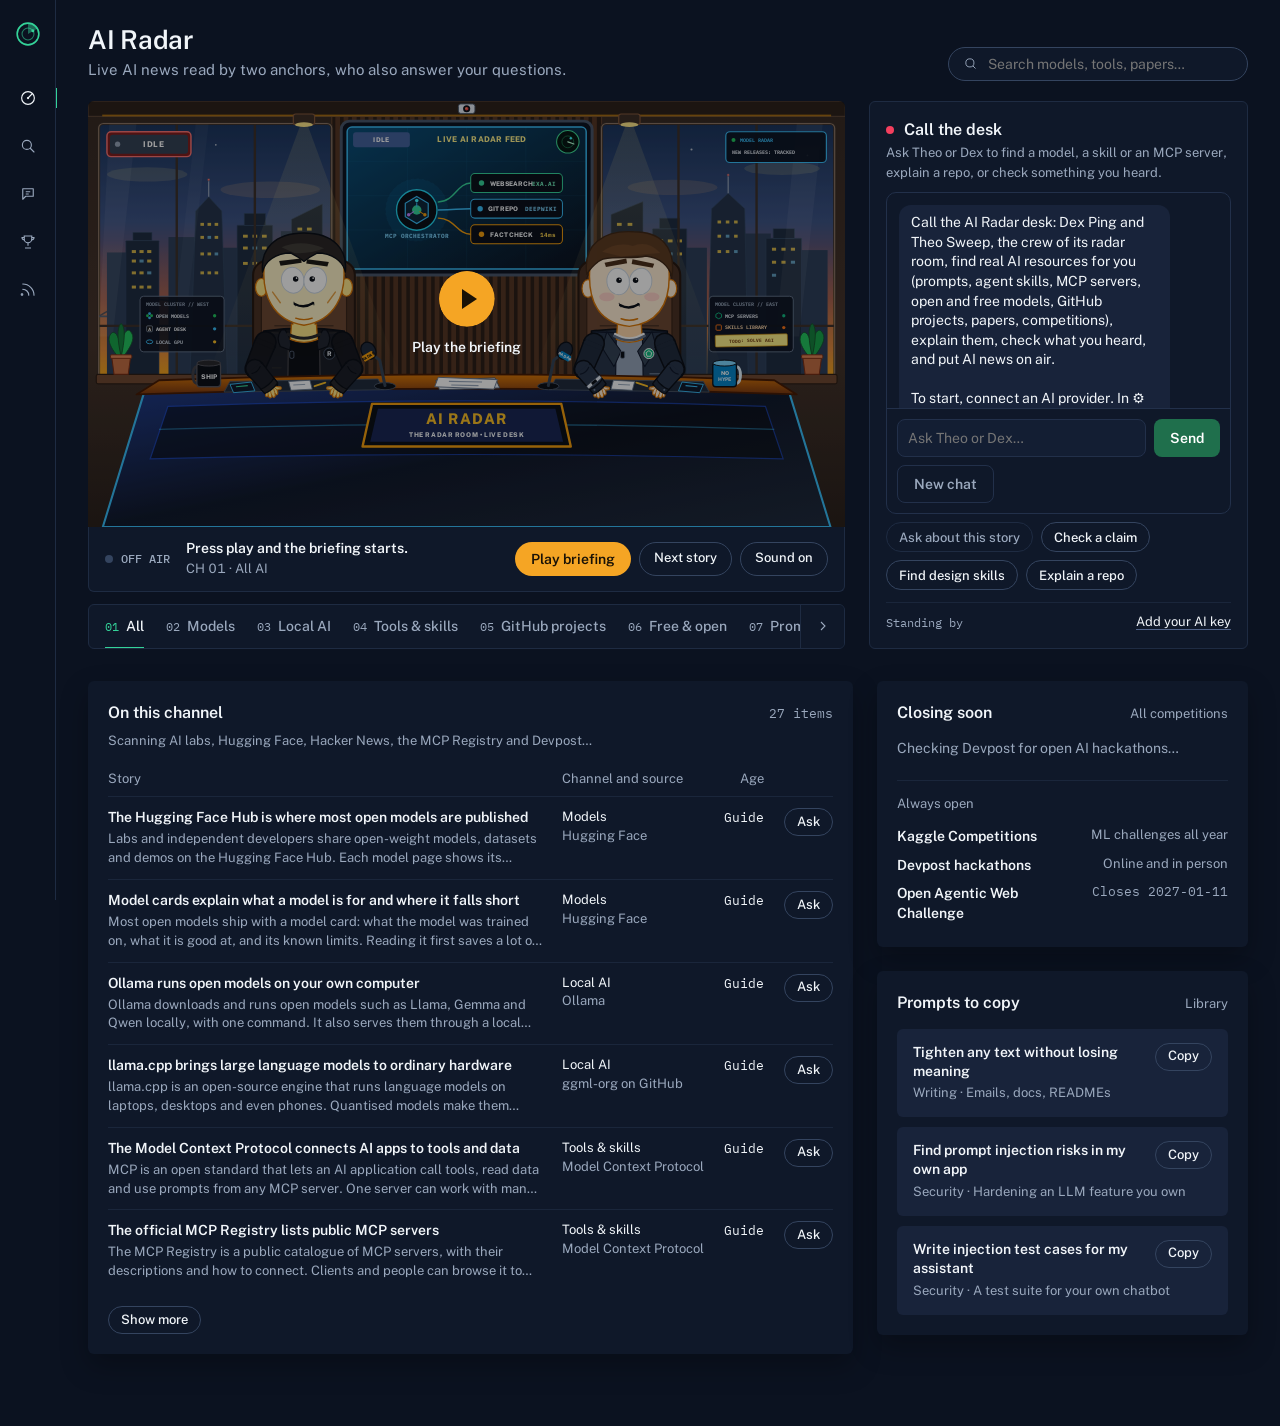
==== commit 890e59cc: "Rename the anchors to Dex Ping and Theo Sweep, original characters The two anchors were parodies of " ====
--- a/examples/ai_radar/index.html
+++ b/examples/ai_radar/index.html
@@ -4,7 +4,7 @@
   <meta charset="utf-8">
   <meta name="viewport" content="width=device-width, initial-scale=1">
   <title>AI Radar</title>
-  <meta name="description" content="AI Radar: a live desk for people who build with AI. New models, local AI, tools, skills and MCP servers, free resources, prompts, AI security, research, competitions with deadlines and the open agentic web, read aloud from a studio desk by Elon Cache and Sam Alt-Tab. Ping the desk to ask them anything.">
+  <meta name="description" content="AI Radar: a live desk for people who build with AI. New models, local AI, tools, skills and MCP servers, free resources, prompts, AI security, research, competitions with deadlines and the open agentic web, read aloud from a studio desk by Dex Ping and Theo Sweep. Ping the desk to ask them anything.">
   <link rel="icon" href="favicon.svg" type="image/svg+xml">
   <link rel="preconnect" href="https://fonts.googleapis.com">
   <link rel="preconnect" href="https://fonts.gstatic.com" crossorigin>
@@ -64,11 +64,11 @@
       <section id="view-radar" class="view" aria-label="Radar">
         <section class="deck" aria-labelledby="brief-title">
           <div class="deck-screen">
-            <h2 id="brief-title" class="sr-only">Alt-Cache studio</h2>
+            <h2 id="brief-title" class="sr-only">AI Radar studio</h2>
             <div id="monitor" class="monitor" data-channel="all">
               <div class="screen">
                 <canvas id="anchor-canvas" class="anchor-canvas" width="320" height="180"
-                  role="img" aria-label="Animated AI Radar studio with Sam Alt-Tab and Elon Cache at a broadcast desk under the studio monitor"></canvas>
+                  role="img" aria-label="Animated AI Radar studio with Theo Sweep and Dex Ping at a broadcast desk under the studio monitor"></canvas>
                 <a id="story-bug" class="story-bug" href="#" target="_blank" rel="noopener noreferrer" hidden>
                   <span id="bug-kicker" class="bug-kicker">ON RADAR</span>
                   <span id="bug-source" class="bug-source"></span>
@@ -125,14 +125,14 @@
           <section id="assistant" class="assistant desk-dock" data-open="false" aria-labelledby="assistant-heading">
             <header class="dock-head">
               <h2 id="assistant-heading"><span class="desk-dot" aria-hidden="true"></span>Call the desk</h2>
-              <p class="dock-sub">Ask Sam or Elon to find a model, a skill or an MCP server, explain a repo, or check something you heard.</p>
+              <p class="dock-sub">Ask Theo or Dex to find a model, a skill or an MCP server, explain a repo, or check something you heard.</p>
             </header>
             <div id="agent-app">
               <div data-ns-slot="chat"></div>
               <ul class="dock-chips" aria-label="Questions to try">
                 <li><button id="btn-ask-story" type="button" disabled>Ask about this story</button></li>
                 <li><button id="btn-ask-claim" type="button">Check a claim</button></li>
-                <li><button type="button" data-ask="Elon, find me design skills for Claude.">Find design skills</button></li>
+                <li><button type="button" data-ask="Dex, find me design skills for Claude.">Find design skills</button></li>
                 <li><button id="btn-ask-repo" type="button">Explain a repo</button></li>
               </ul>
               <p class="desk-foot">
@@ -146,7 +146,7 @@
                   <h2 id="how-title">How it works</h2>
                   <button type="button" class="btn-ghost how-close" data-close>Close</button>
                 </div>
-                <p class="how-lede">Sam Alt-Tab and Elon Cache read the feed aloud and answer your questions. They are AI parody characters: they echo the speaking style of two famous founders, but they are not those people and nothing here is something they said.</p>
+                <p class="how-lede">Theo Sweep and Dex Ping read the feed aloud and answer your questions. They are original AI characters, the radar room's night crew, not real people.</p>
                 <div class="how-grid">
                   <section class="how-card">
                     <h3>The agents</h3>
@@ -188,16 +188,16 @@
                       <div><dt>Last scan</dt><dd id="deck-scan" class="mono">--:--</dd></div>
                     </dl>
                     <ul class="voices" aria-label="The anchors">
-                      <li id="voice-sam" class="voice voice-sam" data-on="false">
+                      <li id="voice-theo" class="voice voice-theo" data-on="false">
                         <span class="voice-lamp" aria-hidden="true"></span>
-                        <span class="voice-name">Sam</span>
-                        <span class="voice-role">Sam Alt-Tab · Models, numbers, security</span>
+                        <span class="voice-name">Theo</span>
+                        <span class="voice-role">Theo Sweep · Models, numbers, security</span>
                         <span class="eq" aria-hidden="true"><i></i><i></i><i></i><i></i><i></i><i></i></span>
                       </li>
-                      <li id="voice-elon" class="voice voice-elon" data-on="false">
+                      <li id="voice-dex" class="voice voice-dex" data-on="false">
                         <span class="voice-lamp" aria-hidden="true"></span>
-                        <span class="voice-name">Elon</span>
-                        <span class="voice-role">Elon Cache · Tools, open source, builders</span>
+                        <span class="voice-name">Dex</span>
+                        <span class="voice-role">Dex Ping · Tools, open source, builders</span>
                         <span class="eq" aria-hidden="true"><i></i><i></i><i></i><i></i><i></i><i></i></span>
                       </li>
                     </ul>
--- a/examples/ai_radar/styles.css
+++ b/examples/ai_radar/styles.css
@@ -1,6 +1,6 @@
 /* AI Radar: the night newsroom.
    The colours come from the studio itself: its navy night, the amber of its desk lamps (what
-   you press and what is on air), Sam's cyan monitors and the radar's green (every selection:
+   you press and what is on air), Theo's cyan monitors and the radar's green (every selection:
    one 1px line as wide as its label, on the nearest edge).
    The lead: the show. The studio TV takes two thirds of the width, with one "On air" bar under
    it (what plays, who reads it, the three TV buttons) and the channel row; the desk, the only
@@ -27,8 +27,8 @@
   --primary: #f5a524;
   --primary-hover: #ffb84a;
   --on-primary: #1a1206;
-  --sam: #38bdf8;
-  --elon: #34d399;
+  --theo: #38bdf8;
+  --dex: #34d399;
   --positive: #34d399;
   --negative: #f43f5e;
   --warning: #fbbf24;
@@ -222,8 +222,8 @@
 .tally[data-mode="onair"] .tally-lamp, .tally[data-mode="call"] .tally-lamp { background: var(--negative); }
 .tally[data-mode="scanning"] .tally-lamp { background: var(--accent); }
 .tally[data-mode="verifying"] .tally-lamp { background: var(--warning); }
-.tally[data-mode="mcp"] .tally-lamp { background: var(--sam); }
-.tally[data-mode="writing"] .tally-lamp { background: var(--elon); }
+.tally[data-mode="mcp"] .tally-lamp { background: var(--theo); }
+.tally[data-mode="writing"] .tally-lamp { background: var(--dex); }
 .tally[data-mode="idle"] .tally-lamp { background: var(--muted); }
 .tally:not([data-mode="off"]):not([data-mode="idle"]) .tally-lamp { animation: lamp 1.2s steps(2, jump-none) infinite; }
 @keyframes lamp { 50% { opacity: .35; } }
@@ -238,8 +238,8 @@
 .voice-lamp { width: 8px; height: 8px; border-radius: 50%; background: var(--control); }
 .voice-name { color: var(--text); font-weight: 600; }
 .voice-role { font-size: 13px; overflow: hidden; text-overflow: ellipsis; white-space: nowrap; }
-.voice-sam { --voice: var(--sam); }
-.voice-elon { --voice: var(--elon); }
+.voice-theo { --voice: var(--theo); }
+.voice-dex { --voice: var(--dex); }
 .voice[data-on="true"] .voice-lamp { background: var(--voice); }
 .voice[data-on="true"] .voice-role { color: var(--text); }
 /* the speaker's level: six bars that move only while that robot talks */
@@ -260,7 +260,7 @@
 .mcp-strip { margin-top: 2px; }
 .mcp-strip li { font-family: var(--font); }
 .mcp-strip li::before { content: ""; display: inline-block; width: 6px; height: 6px; margin-right: 6px; border-radius: 50%; background: var(--control); vertical-align: 1px; }
-.mcp-strip li[data-active="true"]::before { background: var(--sam); }
+.mcp-strip li[data-active="true"]::before { background: var(--theo); }
 
 .transport { display: flex; gap: 8px; flex: none; }
 .transport .btn-ghost { height: var(--control-height); padding: 0 14px; }
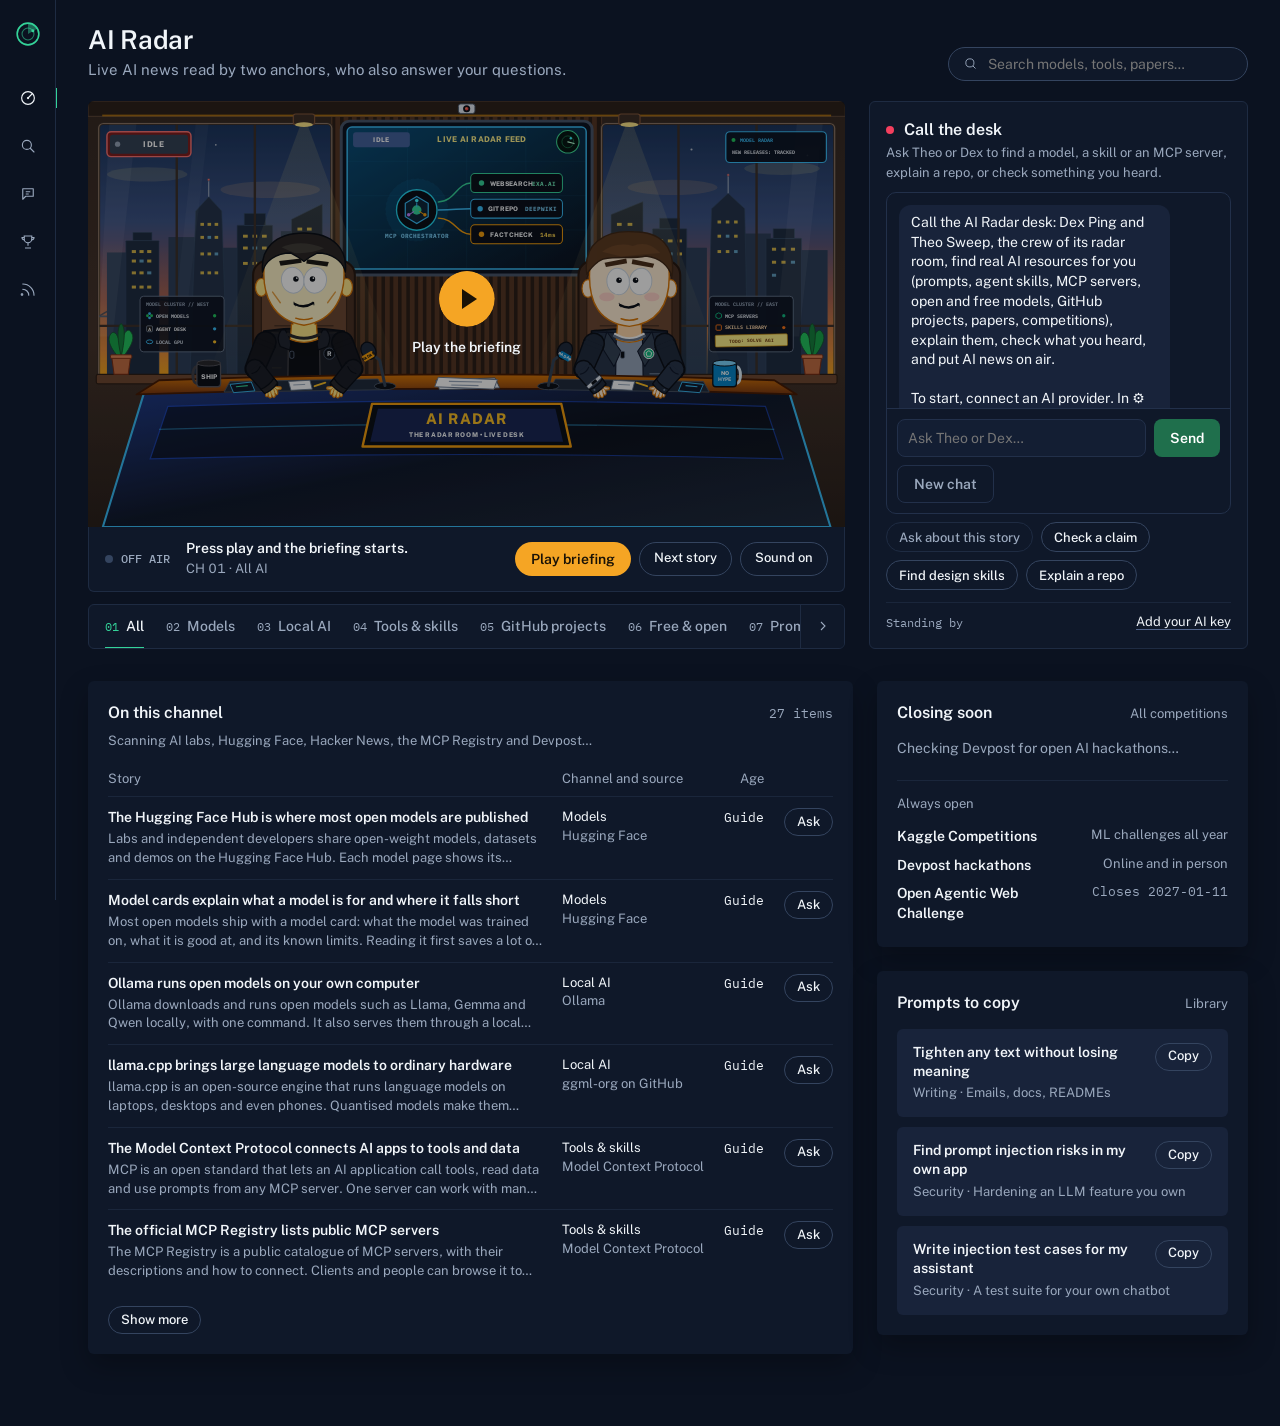
==== commit 14bf32a0: "Play the studio voices on phones, also under the host's CSP Phones fell back to the robot browser vo" ====
--- a/examples/ai_radar/index.html
+++ b/examples/ai_radar/index.html
@@ -150,13 +150,14 @@
                 <div class="how-grid">
                   <section class="how-card">
                     <h3>The agents</h3>
-                    <p>Six agents share the work behind the desk. The one working now lights up.</p>
+                    <p>Seven agents share the work behind the desk. The one working now lights up.</p>
                     <ul id="agent-strip" class="agent-strip" aria-label="Agents">
                       <li data-agent="radar_desk">radar_desk</li>
                       <li data-agent="ai_news_scanner">ai_news_scanner</li>
                       <li data-agent="desk_verifier">desk_verifier</li>
                       <li data-agent="web_researcher">web_researcher</li>
                       <li data-agent="repo_guide">repo_guide</li>
+                      <li data-agent="contest_desk">contest_desk</li>
                       <li data-agent="broadcast_script_writer">broadcast_script_writer</li>
                     </ul>
                     <details class="agent-activity">
@@ -177,6 +178,7 @@
                       <input id="approve-research" type="checkbox">
                       <span>Let them use these without asking each time, for this visit</span>
                     </label>
+                    <p>One partner agent site, Deadline Desk, answers questions about open contests. The desk asks you on its own card before it calls it.</p>
                   </section>
                   <section class="how-card">
                     <h3>The newsroom</h3>
--- a/examples/ai_radar/styles.css
+++ b/examples/ai_radar/styles.css
@@ -135,7 +135,7 @@
   background: #050607; border-radius: var(--radius-card) var(--radius-card) 0 0; container-type: inline-size;
 }
 .screen { position: absolute; inset: 0; transform-origin: 50% 50%; }
-/* The South Park construction-paper cutout SVG studio (zero per-frame CSS filter bottlenecks for 60 FPS). */
+/* The construction-paper cutout SVG studio (zero per-frame CSS filter bottlenecks for 60 FPS). */
 .anchor-canvas { display: block; width: 100%; height: 100%; }
 #broadcastSvg { position: absolute; inset: 0; width: 100%; height: 100%; display: block; z-index: 0; pointer-events: none; }
 .cutout, .cutout-sm, .cutout-lg, .arm-shadow { filter: none; }
